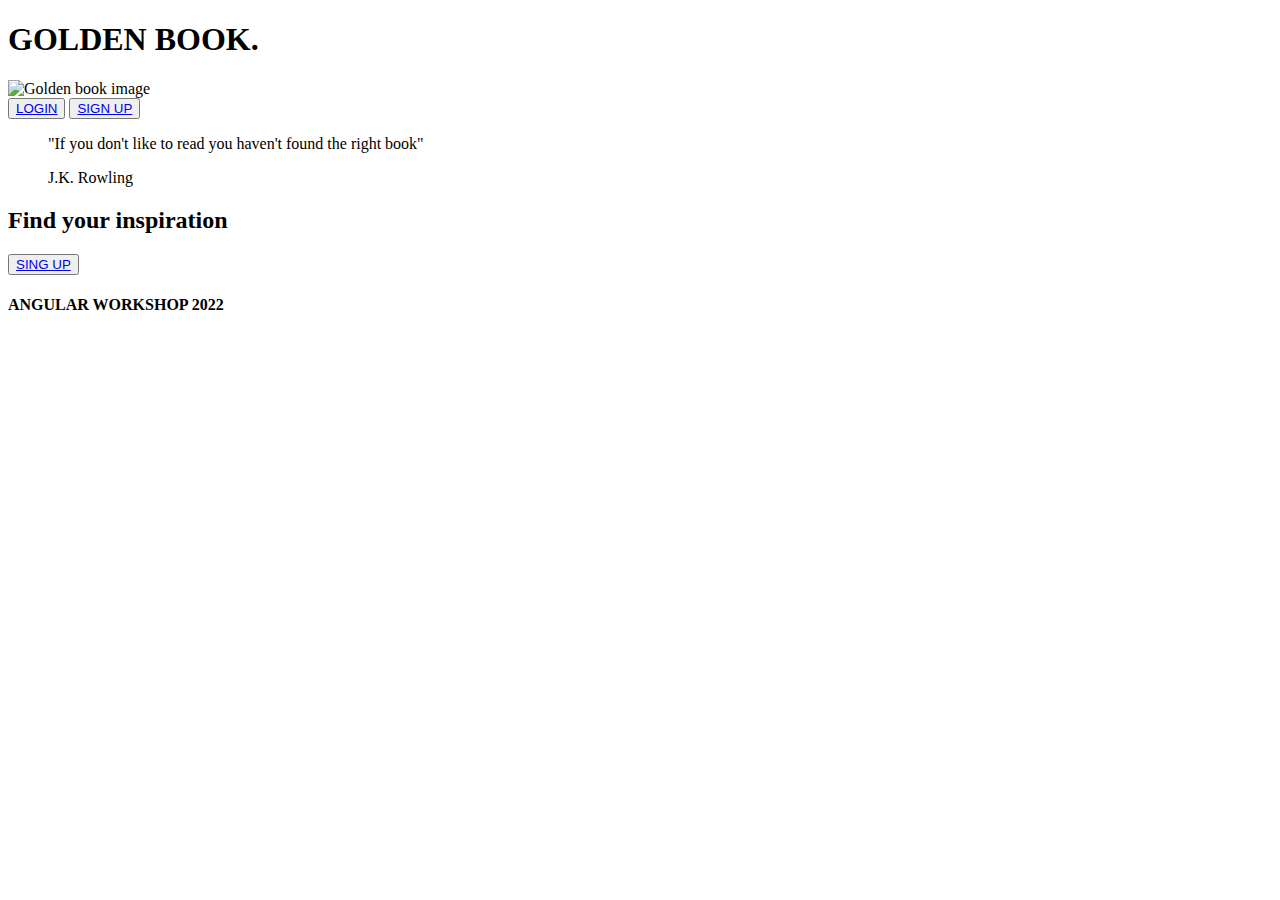
==== index.html @ 543f60cb "initial commit css start" ====
<!DOCTYPE html>
<html lang="en">

<head>
    <meta charset="UTF-8" />
    <meta http-equiv="X-UA-Compatible" content="IE=edge" />
    <meta name="viewport" content="width=device-width, initial-scale=1.0" />
    <title>Golden book</title>
</head>

<body>
    <main>
        <h1>GOLDEN BOOK.</h1>
        <img src="" alt="Golden book image" />

        <div class="userForm">
            <nav class="user">
                <button class="login"><a href="./pages/login.html">LOGIN</a></button>
                <button class="singUp">
                    <a href="./pages/singUp.html">SIGN UP</a>
                </button>
            </nav>

            <blockquote>
                <p>"If you don't like to read you haven't found the right book"</p>
                <p>J.K. Rowling</p>
            </blockquote>

            <div>
                <h2>Find your inspiration</h2>
                <button class="singUpBig">
                    <a href="./pages/singUp.html">SING UP</a>
                </button>
            </div>
        </div>
    </main>

    <footer>
        <h4>ANGULAR WORKSHOP 2022</h4>
    </footer>
</body>

</html>
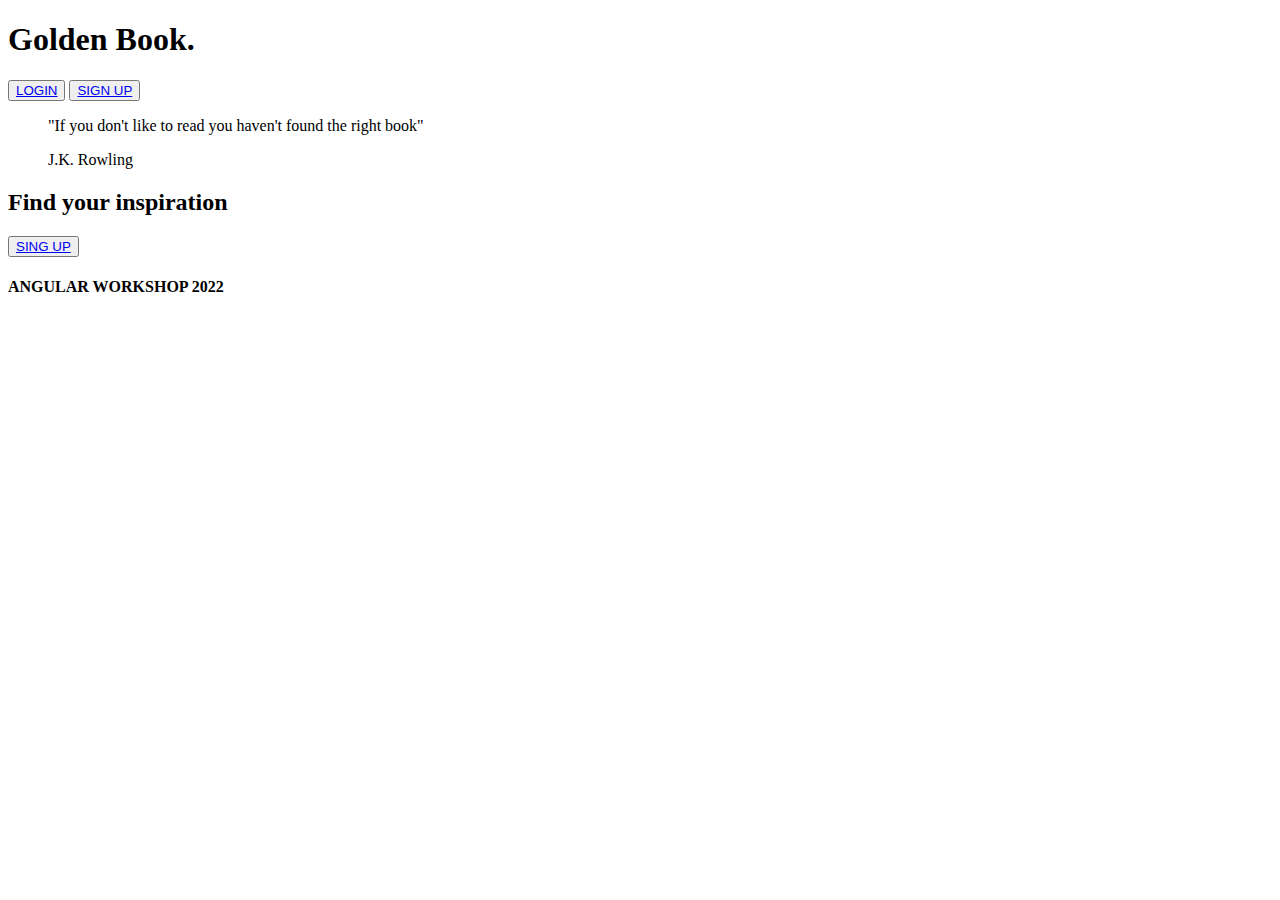
==== commit 4ee942a9: "index.html modified" ====
--- a/index.html
+++ b/index.html
@@ -5,39 +5,41 @@
     <meta charset="UTF-8" />
     <meta http-equiv="X-UA-Compatible" content="IE=edge" />
     <meta name="viewport" content="width=device-width, initial-scale=1.0" />
+    <link rel="stylesheet" href="./styles/styles.css">
     <title>Golden book</title>
 </head>
 
 <body>
     <main>
-        <h1>GOLDEN BOOK.</h1>
-        <img src="" alt="Golden book image" />
-
-        <div class="userForm">
-            <nav class="user">
-                <button class="login"><a href="./pages/login.html">LOGIN</a></button>
-                <button class="singUp">
-                    <a href="./pages/singUp.html">SIGN UP</a>
-                </button>
-            </nav>
-
-            <blockquote>
-                <p>"If you don't like to read you haven't found the right book"</p>
-                <p>J.K. Rowling</p>
-            </blockquote>
-
-            <div>
-                <h2>Find your inspiration</h2>
-                <button class="singUpBig">
-                    <a href="./pages/singUp.html">SING UP</a>
-                </button>
-            </div>
+        <div class="left">
+            <h1>Golden Book.</h1>
+        </div>
+        <div class="right">
         </div>
     </main>
+    <div class="userForm">
+        <nav class="user">
+            <button class="login btn inactive"><a href="./pages/login.html">LOGIN</a></button>
+            <button class="singUp btn">
+                <a href="./pages/singUp.html">SIGN UP</a>
+            </button>
+        </nav>
 
-    <footer>
-        <h4>ANGULAR WORKSHOP 2022</h4>
-    </footer>
+        <blockquote>
+            <p>"If you don't like to read you haven't found the right book"</p>
+            <p>J.K. Rowling</p>
+        </blockquote>
+
+        <div>
+            <h2>Find your inspiration</h2>
+            <button class="singUpBig btn">
+                <a href="./pages/singUp.html">SING UP</a>
+            </button>
+        </div>
+        <footer>
+            <h4>ANGULAR WORKSHOP 2022</h4>
+        </footer>
+    </div>
 </body>
 
 </html>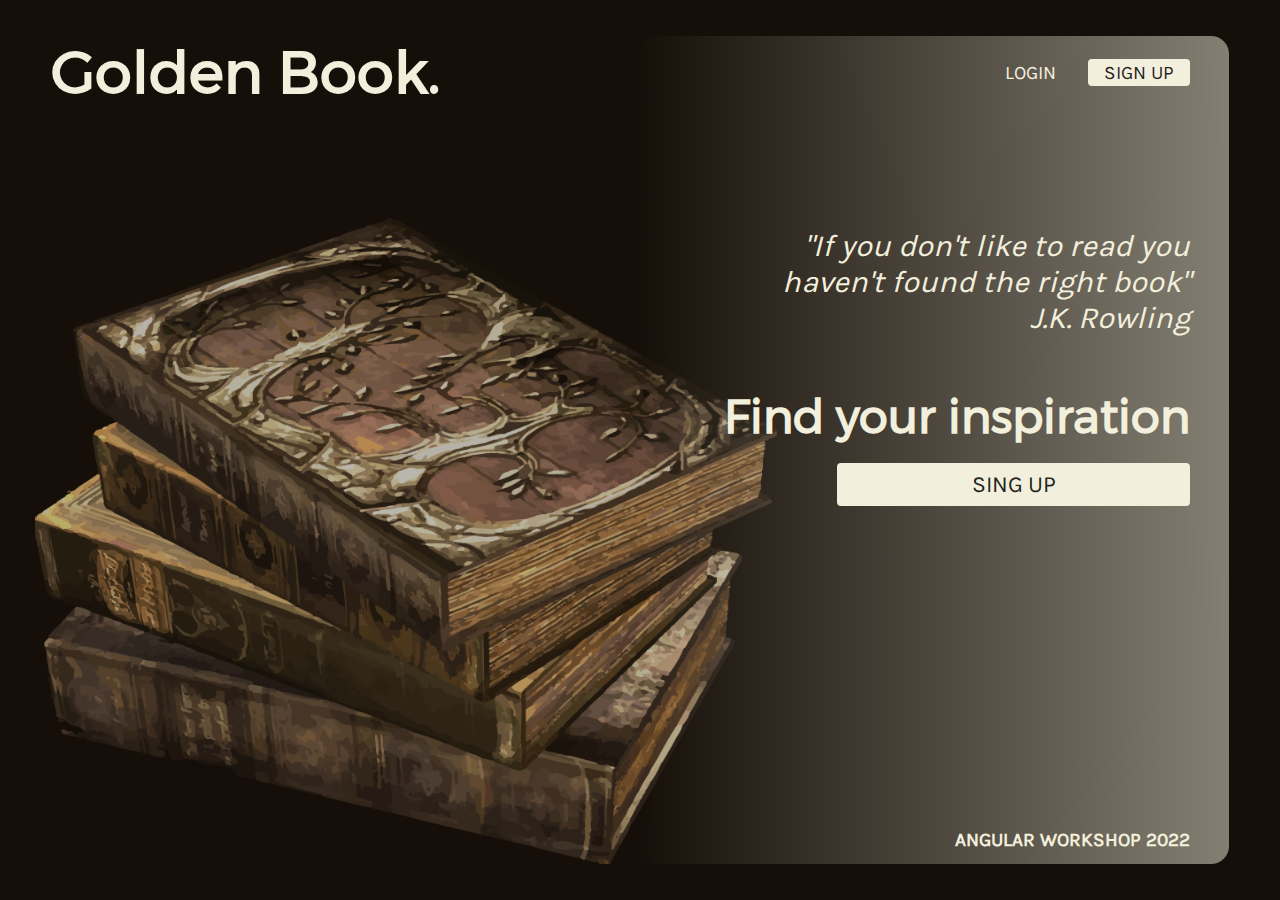
==== commit f733d554: "class update" ====
--- a/index.html
+++ b/index.html
@@ -18,9 +18,9 @@
         </div>
     </main>
     <div class="userForm">
-        <nav class="user">
-            <button class="login btn inactive"><a href="./pages/login.html">LOGIN</a></button>
-            <button class="singUp btn">
+        <nav class="userNav">
+            <button class="input inactive" value="login"><a href="./pages/login.html">LOGIN</a></button>
+            <button class="input" value="singUp">
                 <a href="./pages/singUp.html">SIGN UP</a>
             </button>
         </nav>
@@ -32,7 +32,7 @@
 
         <div>
             <h2>Find your inspiration</h2>
-            <button class="singUpBig btn">
+            <button class="input big">
                 <a href="./pages/singUp.html">SING UP</a>
             </button>
         </div>
--- a/styles/styles.css
+++ b/styles/styles.css
@@ -0,0 +1,68 @@
+@import url(./form.css);
+
+@font-face {
+  font-family: Montserrat;
+  src: url(./fonts/Montserrat-Regular.ttf);
+  /* font-weight: 700; */
+}
+@font-face {
+  font-family: Karla;
+  src: url(./fonts/Karla-Regular.ttf);
+}
+:root {
+  --white: #f2efdc;
+  --gray: #837e72;
+  --black: #160f09;
+  --myFirstFont: Montserrat;
+  --mySecondFont: Karla;
+}
+* {
+  box-sizing: border-box;
+  margin: 0;
+  padding: 0;
+}
+body {
+  background-color: var(--black);
+}
+main {
+  display: flex;
+  justify-content: center;
+  margin: 4vh auto;
+  background-image: url(../assets/Golden_book.svg.png);
+  background-position: 6.47% 100%;
+  background-size: 58% 78%;
+  height: 92vh;
+  background-repeat: no-repeat;
+  position: relative;
+}
+main > div {
+  width: 46%;
+}
+
+.left h1 {
+  font-family: var(--myFirstFont);
+  font-weight: 700;
+  font-size: 4.6vw;
+  color: var(--white);
+}
+.right {
+  background: linear-gradient(
+    269.7deg,
+    #f2efdc 0.25%,
+    rgba(242, 239, 220, 0) 99.73%
+  );
+  opacity: 0.5;
+  border-radius: 18px;
+  min-height: 100%;
+}
+
+blockquote {
+  font-family: var(--mySecondFont);
+  font-size: 2.4vw;
+  font-weight: 300;
+  font-style: italic;
+  text-align: end;
+  color: var(--white);
+  margin-top: 10vh;
+  width: 70%;
+}
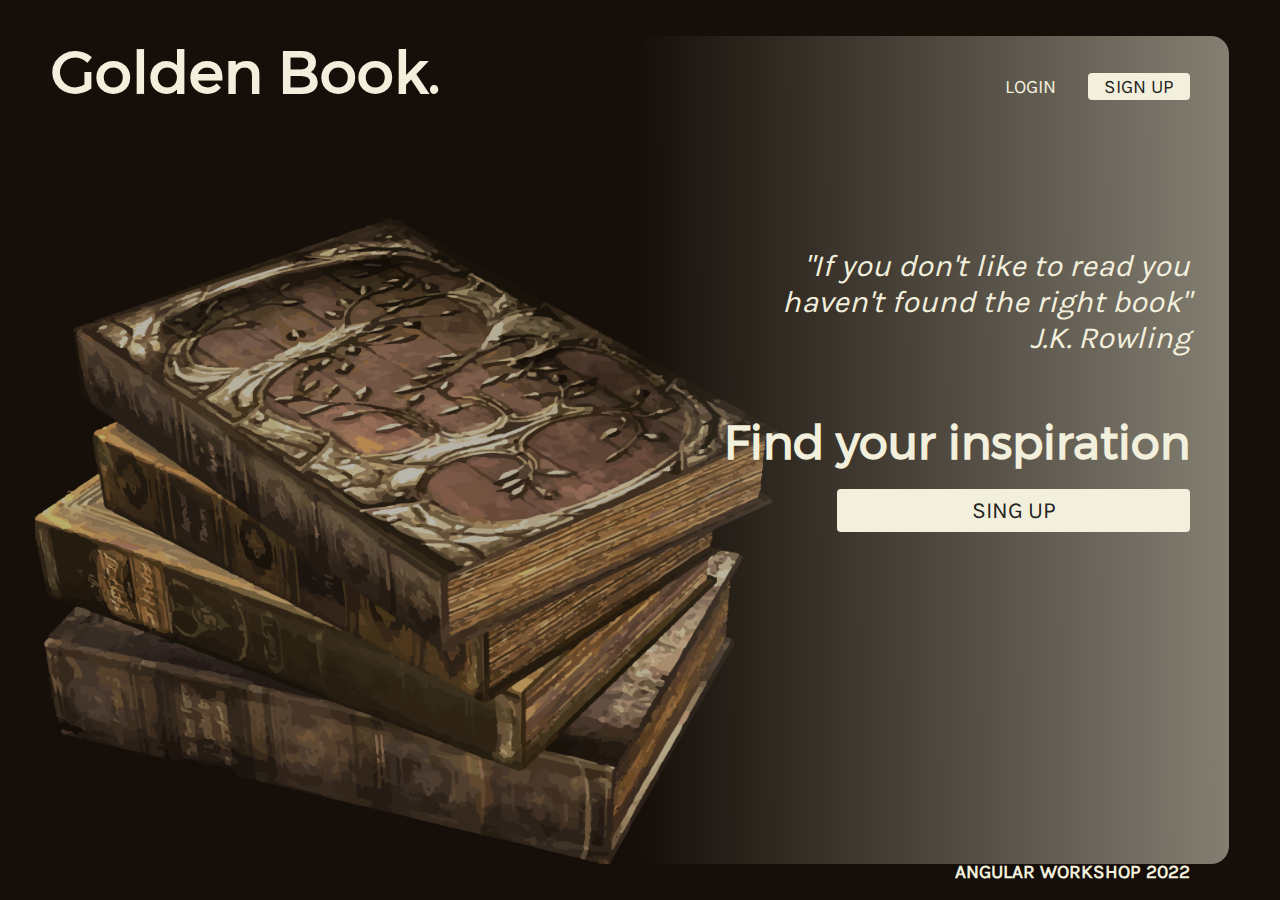
==== commit 20187d22: "main layout change" ====
--- a/index.html
+++ b/index.html
@@ -16,30 +16,30 @@
         </div>
         <div class="right">
         </div>
+        <div class="userForm">
+            <nav class="userNav">
+                <button class="input inactive" value="login"><a href="./pages/login.html">LOGIN</a></button>
+                <button class="input" value="singUp">
+                    <a href="./pages/singUp.html">SIGN UP</a>
+                </button>
+            </nav>
+
+            <blockquote>
+                <p>"If you don't like to read you haven't found the right book"</p>
+                <p>J.K. Rowling</p>
+            </blockquote>
+
+            <div>
+                <h2>Find your inspiration</h2>
+                <button class="input big">
+                    <a href="./pages/singUp.html">SING UP</a>
+                </button>
+            </div>
+            <footer>
+                <h4>ANGULAR WORKSHOP 2022</h4>
+            </footer>
+        </div>
     </main>
-    <div class="userForm">
-        <nav class="userNav">
-            <button class="input inactive" value="login"><a href="./pages/login.html">LOGIN</a></button>
-            <button class="input" value="singUp">
-                <a href="./pages/singUp.html">SIGN UP</a>
-            </button>
-        </nav>
-
-        <blockquote>
-            <p>"If you don't like to read you haven't found the right book"</p>
-            <p>J.K. Rowling</p>
-        </blockquote>
-
-        <div>
-            <h2>Find your inspiration</h2>
-            <button class="input big">
-                <a href="./pages/singUp.html">SING UP</a>
-            </button>
-        </div>
-        <footer>
-            <h4>ANGULAR WORKSHOP 2022</h4>
-        </footer>
-    </div>
 </body>
 
 </html>--- a/styles/styles.css
+++ b/styles/styles.css
@@ -2,12 +2,12 @@
 
 @font-face {
   font-family: Montserrat;
-  src: url(./fonts/Montserrat-Regular.ttf);
+  src: url(../assets/fonts/Montserrat-Regular.ttf);
   /* font-weight: 700; */
 }
 @font-face {
   font-family: Karla;
-  src: url(./fonts/Karla-Regular.ttf);
+  src: url(../assets/fonts/Karla-Regular.ttf);
 }
 :root {
   --white: #f2efdc;
@@ -28,7 +28,7 @@
   display: flex;
   justify-content: center;
   margin: 4vh auto;
-  background-image: url(../assets/Golden_book.svg.png);
+  background-image: url(../assets/images/Golden_book.svg.png);
   background-position: 6.47% 100%;
   background-size: 58% 78%;
   height: 92vh;
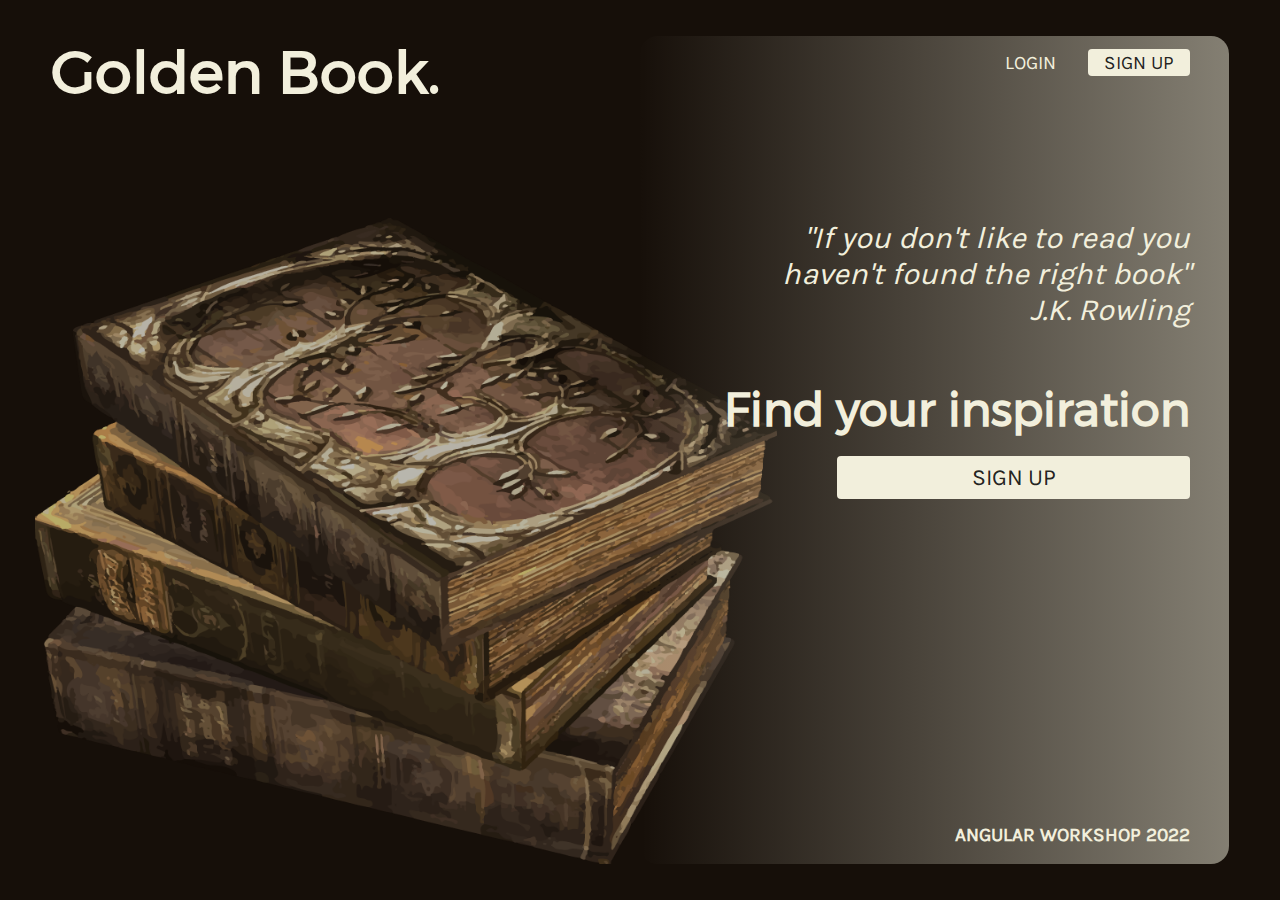
==== commit 21185bd7: "spell corection" ====
--- a/index.html
+++ b/index.html
@@ -19,8 +19,8 @@
         <div class="userForm">
             <nav class="userNav">
                 <button class="input inactive" value="login"><a href="./pages/login.html">LOGIN</a></button>
-                <button class="input" value="singUp">
-                    <a href="./pages/singUp.html">SIGN UP</a>
+                <button class="input" value="signUp">
+                    <a href="./pages/signUp.html">SIGN UP</a>
                 </button>
             </nav>
 
@@ -32,7 +32,7 @@
             <div>
                 <h2>Find your inspiration</h2>
                 <button class="input big">
-                    <a href="./pages/singUp.html">SING UP</a>
+                    <a href="./pages/signUp.html">SIGN UP</a>
                 </button>
             </div>
             <footer>
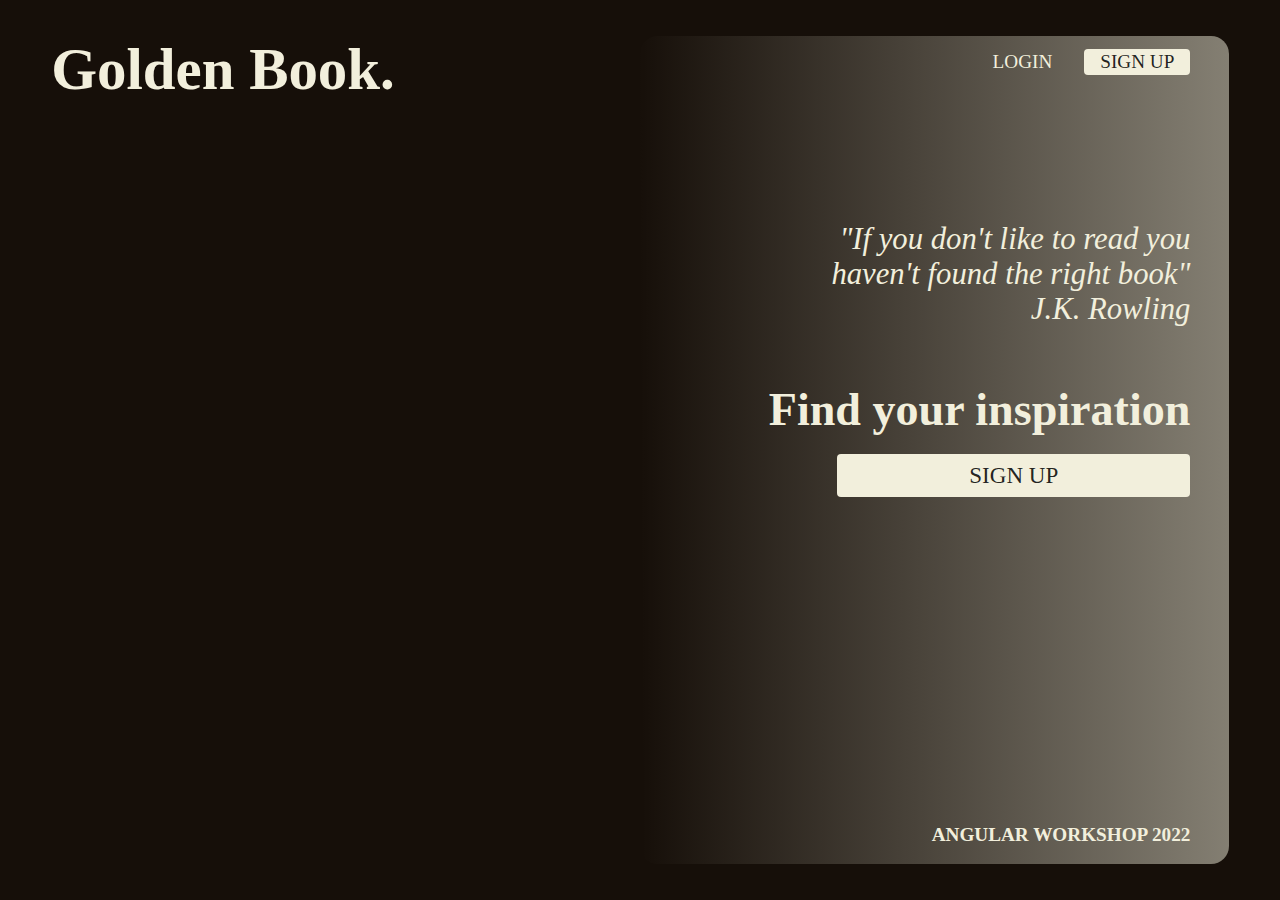
==== commit ce83ad59: "styles folder moved to assets and links updated" ====
--- a/index.html
+++ b/index.html
@@ -5,7 +5,7 @@
     <meta charset="UTF-8" />
     <meta http-equiv="X-UA-Compatible" content="IE=edge" />
     <meta name="viewport" content="width=device-width, initial-scale=1.0" />
-    <link rel="stylesheet" href="./styles/styles.css">
+    <link rel="stylesheet" href="./assets/styles/styles.css">
     <title>Golden book</title>
 </head>
 
--- a/assets/styles/styles.css
+++ b/assets/styles/styles.css
@@ -0,0 +1,68 @@
+@import url(./form.css);
+
+@font-face {
+  font-family: Montserrat;
+  src: url(../assets/fonts/Montserrat-Regular.ttf);
+  /* font-weight: 700; */
+}
+@font-face {
+  font-family: Karla;
+  src: url(../assets/fonts/Karla-Regular.ttf);
+}
+:root {
+  --white: #f2efdc;
+  --gray: #837e72;
+  --black: #160f09;
+  --myFirstFont: Montserrat;
+  --mySecondFont: Karla;
+}
+* {
+  box-sizing: border-box;
+  margin: 0;
+  padding: 0;
+}
+body {
+  background-color: var(--black);
+}
+main {
+  display: flex;
+  justify-content: center;
+  margin: 4vh auto;
+  background-image: url(../assets/images/Golden_book.svg.png);
+  background-position: 6.47% 100%;
+  background-size: 58% 78%;
+  height: 92vh;
+  background-repeat: no-repeat;
+  position: relative;
+}
+main > div {
+  width: 46%;
+}
+
+.left h1 {
+  font-family: var(--myFirstFont);
+  font-weight: 700;
+  font-size: 4.6vw;
+  color: var(--white);
+}
+.right {
+  background: linear-gradient(
+    269.7deg,
+    #f2efdc 0.25%,
+    rgba(242, 239, 220, 0) 99.73%
+  );
+  opacity: 0.5;
+  border-radius: 18px;
+  min-height: 100%;
+}
+
+blockquote {
+  font-family: var(--mySecondFont);
+  font-size: 2.4vw;
+  font-weight: 300;
+  font-style: italic;
+  text-align: end;
+  color: var(--white);
+  margin-top: 10vh;
+  width: 70%;
+}
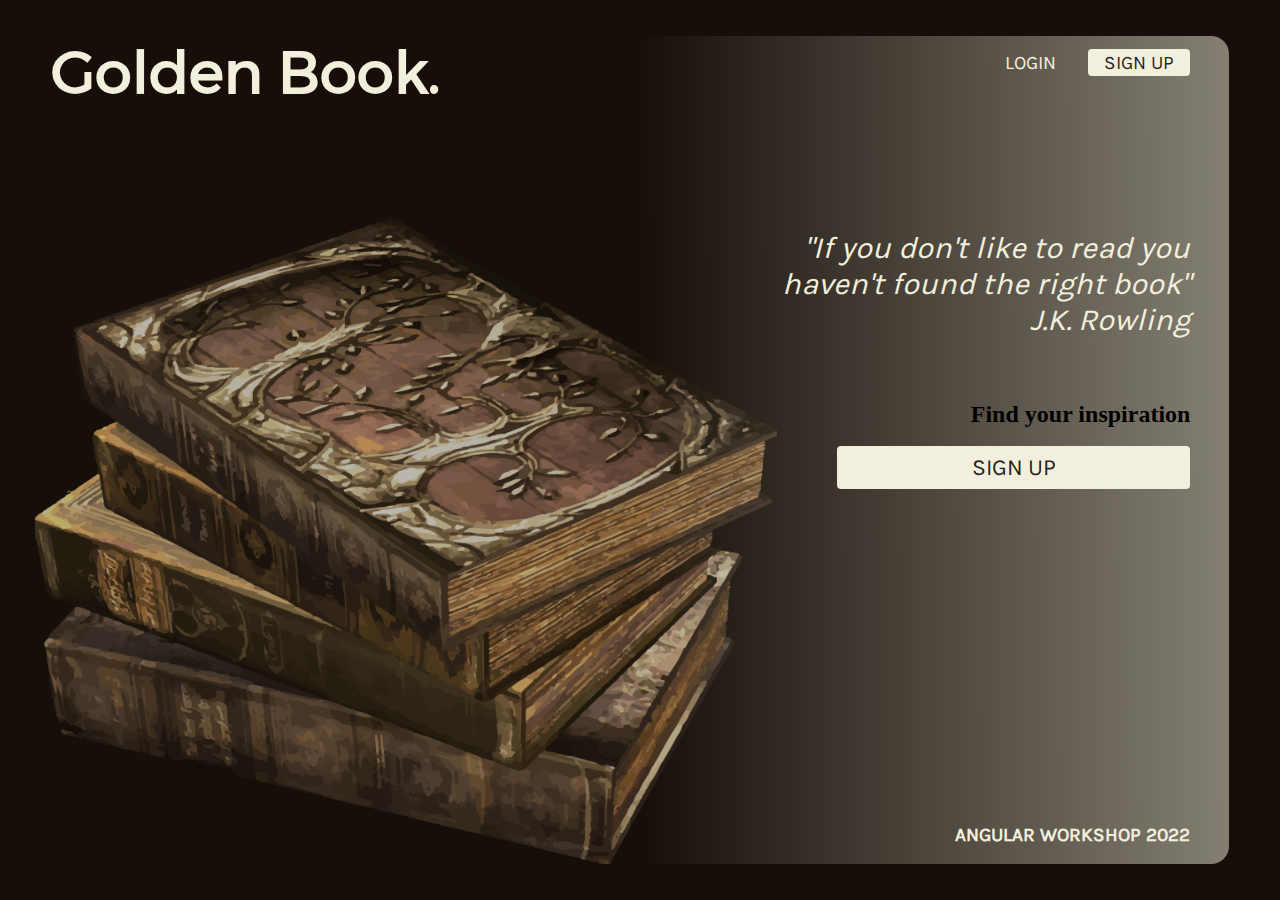
==== commit 9df80e45: "button redirect to login" ====
--- a/index.html
+++ b/index.html
@@ -32,7 +32,7 @@
             <div>
                 <h2>Find your inspiration</h2>
                 <button class="input big">
-                    <a href="./pages/signUp.html">SIGN UP</a>
+                    <a href="./pages/login.html">SIGN UP</a>
                 </button>
             </div>
             <footer>
--- a/assets/styles/styles.css
+++ b/assets/styles/styles.css
@@ -2,12 +2,12 @@
 
 @font-face {
   font-family: Montserrat;
-  src: url(../assets/fonts/Montserrat-Regular.ttf);
+  src: url(../fonts/Montserrat-Regular.ttf);
   /* font-weight: 700; */
 }
 @font-face {
   font-family: Karla;
-  src: url(../assets/fonts/Karla-Regular.ttf);
+  src: url(../fonts/Karla-Regular.ttf);
 }
 :root {
   --white: #f2efdc;
@@ -28,7 +28,7 @@
   display: flex;
   justify-content: center;
   margin: 4vh auto;
-  background-image: url(../assets/images/Golden_book.svg.png);
+  background-image: url(../images/Golden_book.svg.png);
   background-position: 6.47% 100%;
   background-size: 58% 78%;
   height: 92vh;
